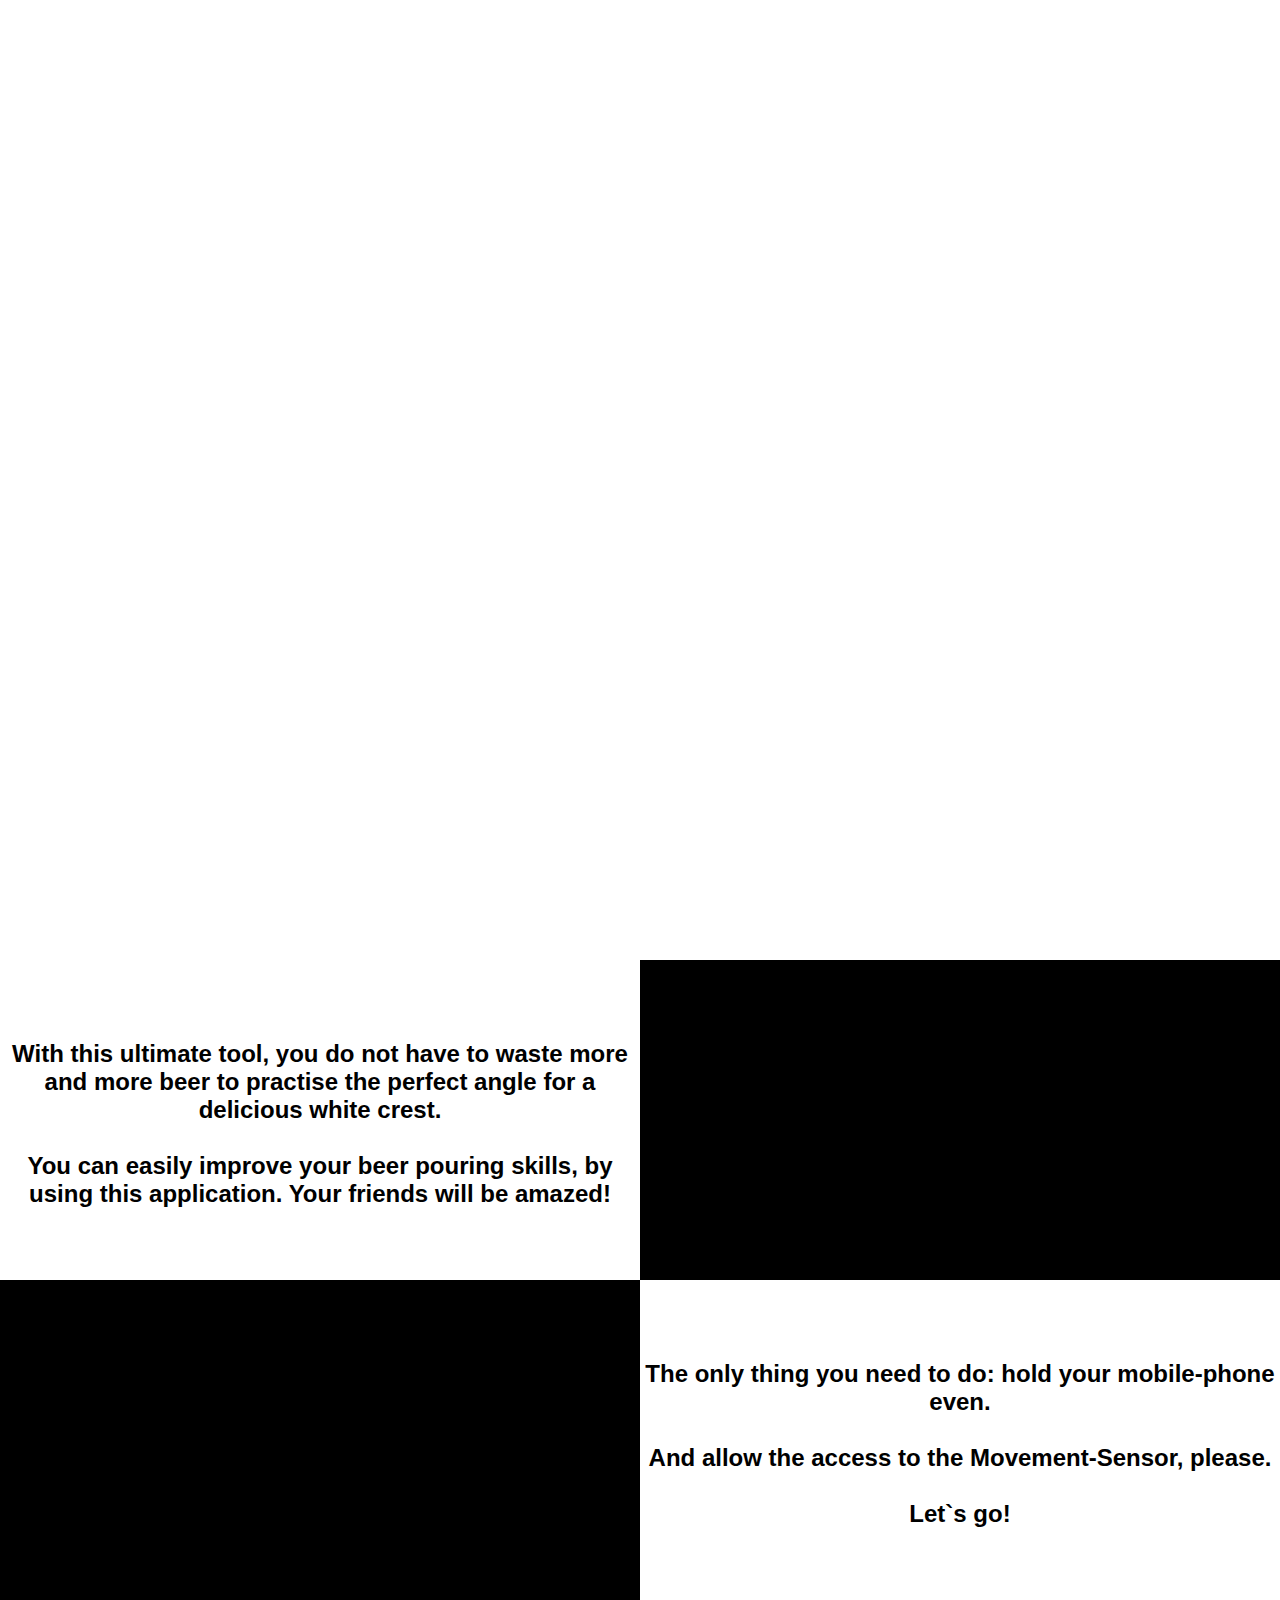
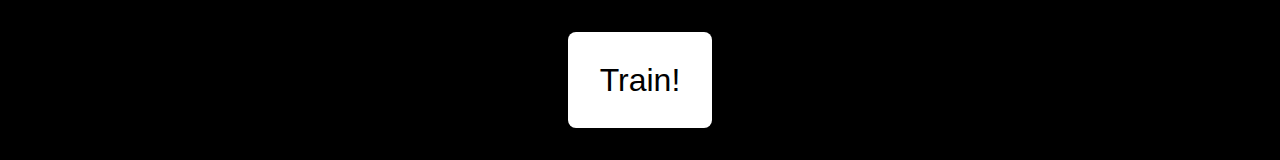
==== index.html @ d86935a0 "Add files via upload" ====
<!DOCTYPE html>
<html>
    <head>
        <link rel="stylesheet" href="startstyle.css">
        <meta name="viewport" content="width=device-width, initial-scale=1"/>
        <script src="script.js"></script>
    </head>

    <body>
        <div class="first-half">
            <h1 id="headline">
                Train your beer pouring
            </h1>
        
        </div>

        <section class="second-half">
            <div id="line1">
                <div class="Box1">
                    <h2>
                        <br>
                            With this ultimate tool, you do not have to waste more and more beer to practise the perfect angle for a delicious white crest.
                        </br>
                        <br>
                            You can easily improve your beer pouring skills, by using this application. Your friends will be amazed!
                        </br>
                    </h2>
                </div>
                <div class="Box2"></div>    
            </div>
            <div id="line2">
                <div class="Box3"></div>
                <div class="Box4">
                    <h2>
                        <br>
                            The only thing you need to do: hold your mobile-phone even.
                        </br>
                        <br>
                            And allow the access to the Movement-Sensor, please.
                        </br>
                        <br>
                            Let`s go!
                        </br>
                    </h2>    
                </div>
            </div>
        </section>

        <section class="bottomLine">
            <button>
                Train!
            </button>
        </section>
        

    </body>
</html>
---- startstyle.css ----
*{
    margin: 0;
    padding: 0;

}

h1, h2, h3 {
    text-align: center;
}


.first-half #headline{
    max-width: 120rem;
    z-index: 1;
    font-size: 10rem;
    position: absolute;
    margin-top: 20rem;
    color: white;
    font-family: 'Gill Sans', 'Gill Sans MT', Calibri, 'Trebuchet MS', sans-serif;
}

@media screen and (max-width: 60rem){
	.first-half #headline{
        font-size: 5rem;
    }
}


.first-half{
    background-image: url(images/pexels-pixabay-159291.jpg);
    background-size: cover;
    background-position: center;
    display: flex;
    max-width: 120rem;
    height: 60rem;
    text-align: center;
    justify-content: center;
}

.second-half{
    top: 60rem;
    left: 0rem;
    max-width: 120rem;

}

.second-half #line1, .second-half #line2, .bottomLine{
    display: flex;

}


.Box1, .Box2, .Box3, .Box4{
    width: 60rem;
    height: 20rem;
    flex-grow: 1;
    flex-basis: 1;
    display: flex;
    align-items: center;
    justify-content: center;
    font-family: 'Gill Sans', 'Gill Sans MT', Calibri, 'Trebuchet MS', sans-serif;
}


.Box1 h2, .Box4 h2{
    transform: translate(0%, -5%);
}

.Box2, .Box3{
    background-size: cover;
    text-align: center;
    background-color: black;
}

.Box1{
    color: black;
    text-align: center;
    background-color: white;
}

.Box2{
    background-image: url(images/pexels-nicolas-postiglioni-991970.jpg);
    background-position: top;
    float: right;
}

.Box3{
    background-image: url(images/pexels-helena-lopes-1796698.jpg);
    background-position: center;
    float: left;
}

.Box4{
    color: black;
    text-align: center;
    background-color: white;
    float: right;
}


.bottomLine{
    max-width: 120rem;
    height: 10rem;
    background-color: black;
    justify-content: center;
}


.bottomLine button{
    margin-top: 2rem;
    height: 6rem;
    font-size: xx-large;
    border-style: none;
    background-color: white;
    cursor: pointer;
    padding: 1rem 2rem;
    border-radius: .5rem;
    font-family: 'Gill Sans', 'Gill Sans MT', Calibri, 'Trebuchet MS', sans-serif;
}

.bottomLine button:active {
    background-color:white;
    transform: translateY(4px);
  }
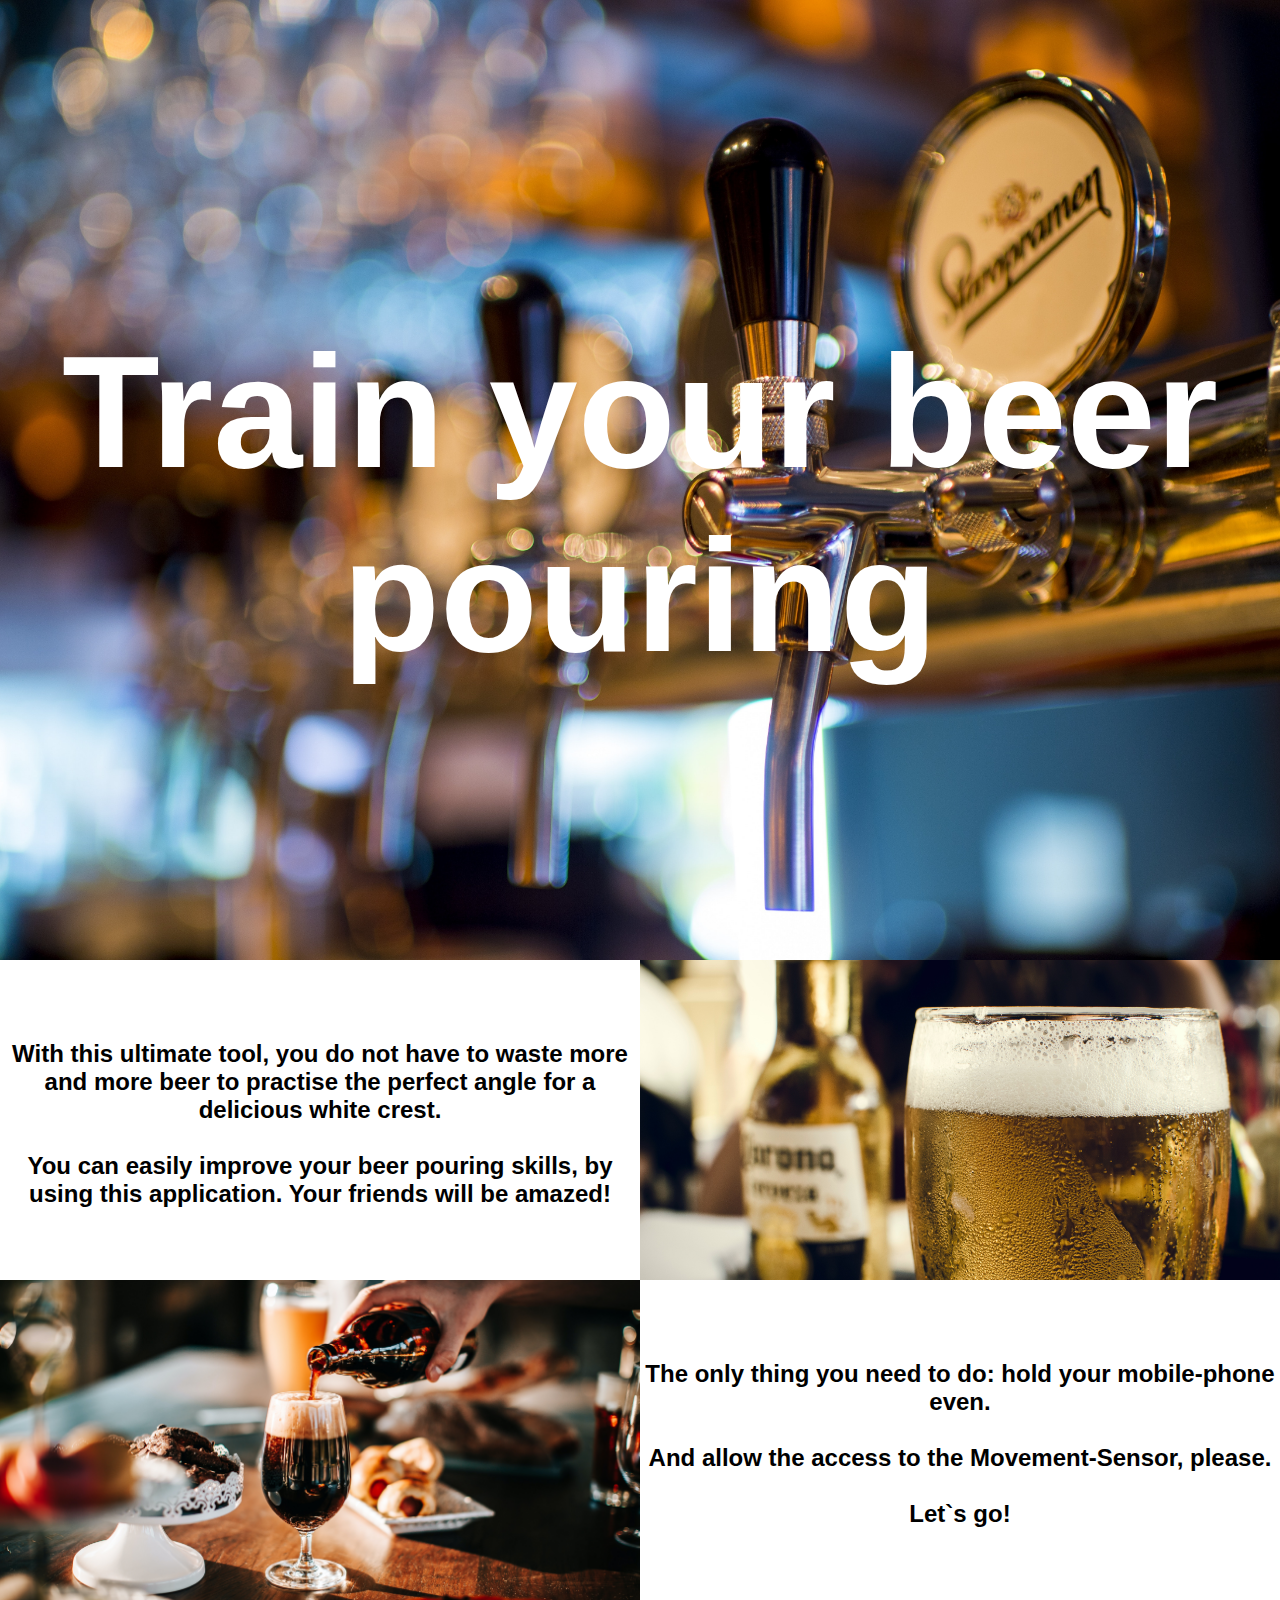
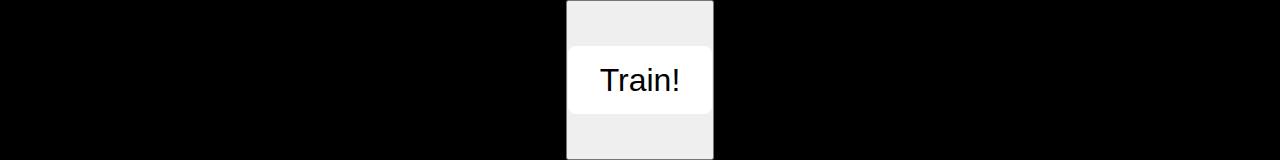
==== commit c21a68b7: "Add files via upload" ====
--- a/index.html
+++ b/index.html
@@ -1,7 +1,7 @@
 <!DOCTYPE html>
 <html>
     <head>
-        <link rel="stylesheet" href="startstyle.css">
+        <link rel="stylesheet" href="indexstyle.css">
         <meta name="viewport" content="width=device-width, initial-scale=1"/>
         <script src="script.js"></script>
     </head>
@@ -48,7 +48,7 @@
 
         <section class="bottomLine">
             <button>
-                Train!
+                <a href="application.html" class="button">Train!</a>
             </button>
         </section>
         
--- a/indexstyle.css
+++ b/indexstyle.css
@@ -0,0 +1,152 @@
+*{
+    margin: 0;
+    padding: 0;
+
+}
+
+h1, h2, h3 {
+    text-align: center;
+}
+
+
+.first-half #headline{
+    max-width: 120rem;
+    z-index: 1;
+    font-size: 10rem;
+    position: absolute;
+    margin-top: 20rem;
+    color: white;
+    font-family: 'Gill Sans', 'Gill Sans MT', Calibri, 'Trebuchet MS', sans-serif;
+}
+
+.first-half{
+    background-image: url(pexels-pixabay-159291.jpg);
+    background-size: cover;
+    background-position: center;
+    display: flex;
+    max-width: 120rem;
+    height: 60rem;
+    text-align: center;
+    justify-content: center;
+}
+
+.second-half{
+    top: 60rem;
+    left: 0rem;
+    max-width: 120rem;
+
+}
+
+.second-half #line1, .second-half #line2, .bottomLine{
+    display: flex;
+    max-width: 120rem;
+}
+
+.second-half #line1{
+    flex-direction: column;
+}
+
+.second-half #line2{
+    flex-direction: column-reverse;
+}
+
+
+.Box1, .Box2, .Box3, .Box4{
+    max-width: 60rem;
+    height: 20rem;
+    display: flex;
+    align-items: center;
+    justify-content: center;
+    font-family: 'Gill Sans', 'Gill Sans MT', Calibri, 'Trebuchet MS', sans-serif;
+}
+
+
+.Box1 h2, .Box4 h2{
+    transform: translate(0%, -5%);
+}
+
+.Box2, .Box3{
+    background-size: cover;
+    text-align: center;
+    background-color: black;
+}
+
+.Box1{
+    color: black;
+    text-align: center;
+    background-color: white;
+}
+
+.Box2{
+    background-image: url(pexels-nicolas-postiglioni-991970.jpg);
+    background-position: top;
+    float: right;
+}
+
+.Box3{
+    background-image: url(pexels-helena-lopes-1796698.jpg);
+    background-position: center;
+    float: left;
+}
+
+.Box4{
+    color: black;
+    text-align: center;
+    background-color: white;
+    float: right;
+}
+
+
+.bottomLine{
+    max-width: 120rem;
+    height: 10rem;
+    background-color: black;
+    justify-content: center;
+}
+
+
+.bottomLine .button{
+    margin-top: 2rem;
+    color:black;
+    height: 6rem;
+    font-size: xx-large;
+    border-style: none;
+    background-color: white;
+    cursor: pointer;
+    padding: 1rem 2rem;
+    border-radius: .5rem;
+    font-family: 'Gill Sans', 'Gill Sans MT', Calibri, 'Trebuchet MS', sans-serif;
+    text-decoration: none;
+}
+
+.bottomLine .button:active {
+    background-color:white;
+    transform: translateY(4px);
+  }
+
+
+@media screen and (max-width: 60rem){
+	.first-half #headline{
+        font-size: 5rem;
+    }
+}
+
+@media screen and (min-width: 50rem){
+    
+    .Box1, .Box2, .Box3, .Box4{
+    width: 60rem;
+    height: 20rem;
+    display: flex;
+    align-items: center;
+    justify-content: center;
+    font-family: 'Gill Sans', 'Gill Sans MT', Calibri, 'Trebuchet MS', sans-serif;
+}
+
+.second-half #line1, .second-half #line2{
+    display: flex;
+    max-width: 120rem;
+    flex-direction: row;
+}
+    
+    
+}
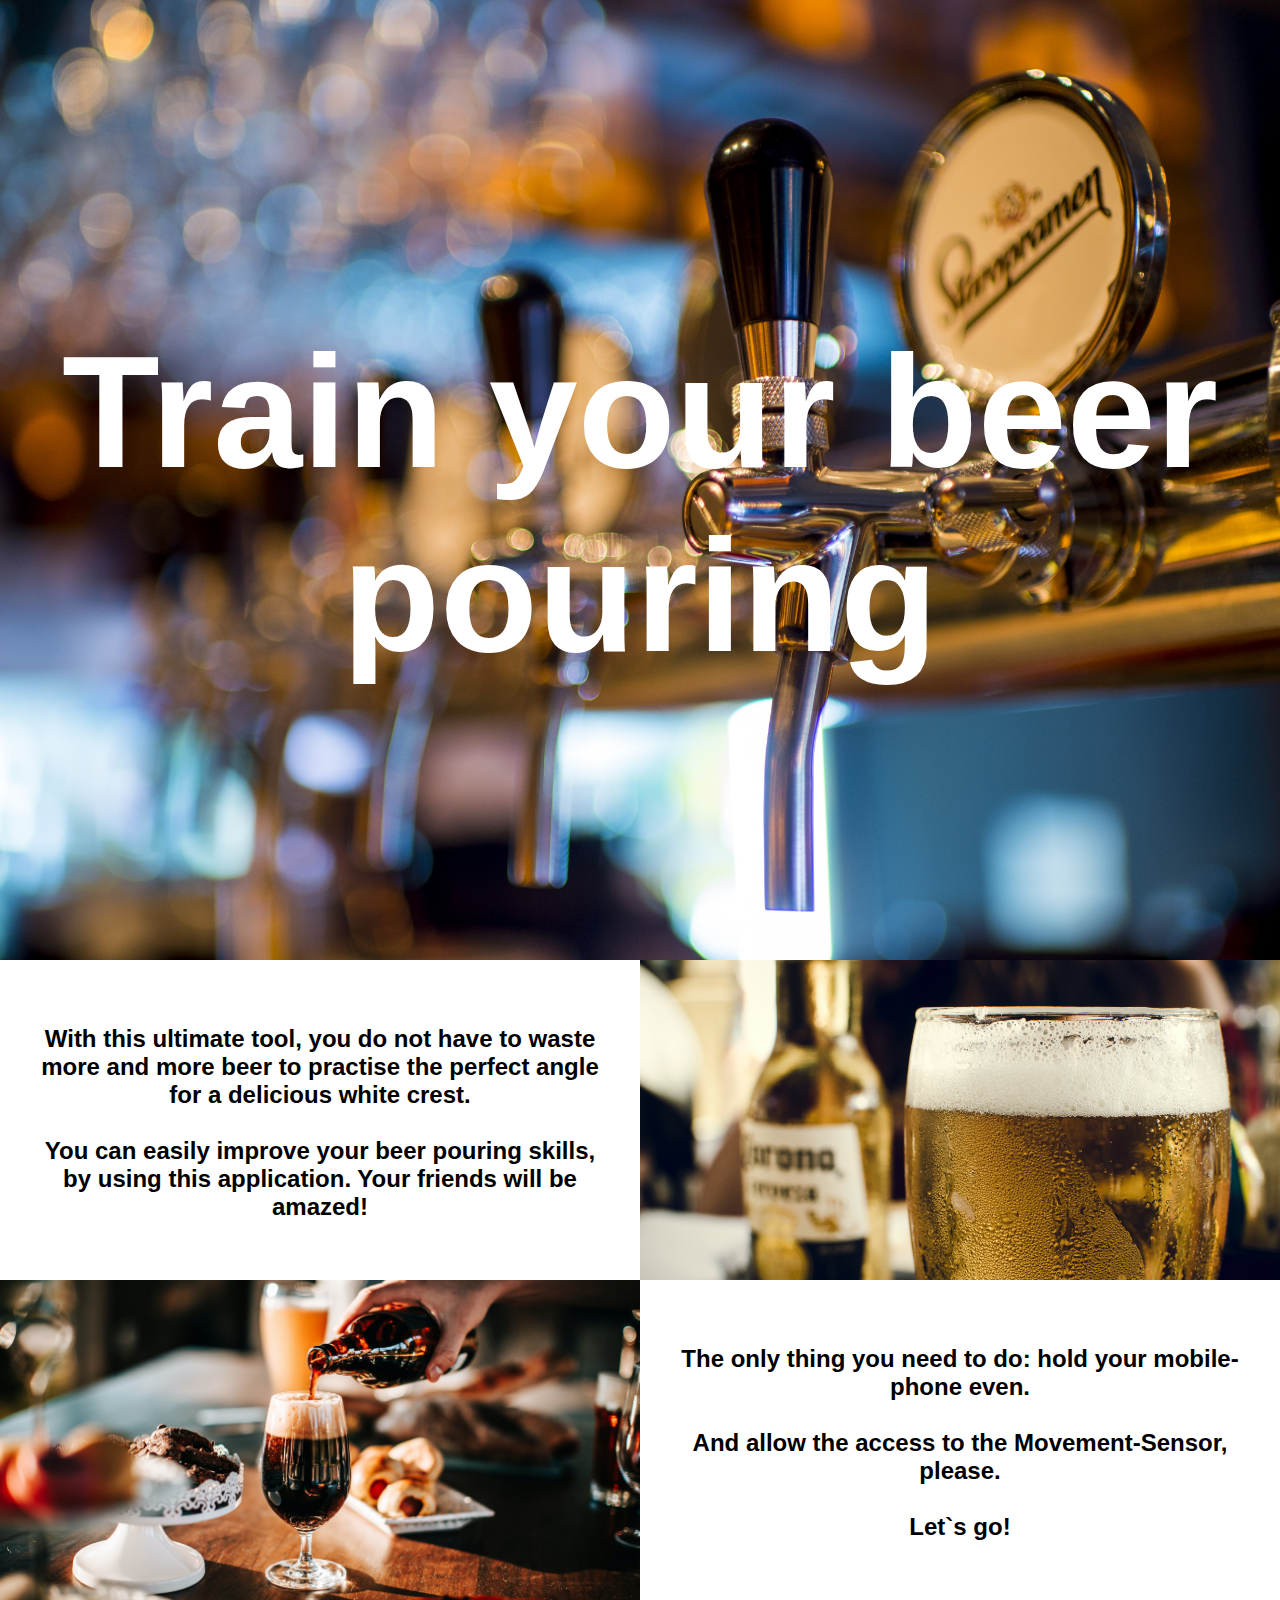
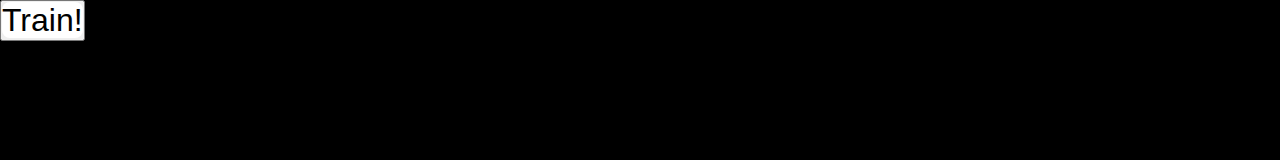
==== commit 0fdbf791: "first test" ====
--- a/index.html
+++ b/index.html
@@ -3,7 +3,6 @@
     <head>
         <link rel="stylesheet" href="indexstyle.css">
         <meta name="viewport" content="width=device-width, initial-scale=1"/>
-        <script src="script.js"></script>
     </head>
 
     <body>
@@ -47,9 +46,12 @@
         </section>
 
         <section class="bottomLine">
-            <button>
-                <a href="application.html" class="button">Train!</a>
-            </button>
+            <div class="buttonBox">
+                <button>
+                    <a href="application.html" class="button">Train!</a>
+                </button>
+            </div>
+            
         </section>
         
 
--- a/indexstyle.css
+++ b/indexstyle.css
@@ -37,7 +37,7 @@
 
 }
 
-.second-half #line1, .second-half #line2, .bottomLine{
+.second-half #line1, .second-half #line2 {
     display: flex;
     max-width: 120rem;
 }
@@ -63,6 +63,7 @@
 
 .Box1 h2, .Box4 h2{
     transform: translate(0%, -5%);
+    margin: 2rem;
 }
 
 .Box2, .Box3{
@@ -104,20 +105,21 @@
     justify-content: center;
 }
 
-
 .bottomLine .button{
-    margin-top: 2rem;
-    color:black;
-    height: 6rem;
     font-size: xx-large;
-    border-style: none;
-    background-color: white;
+    color: black;
     cursor: pointer;
-    padding: 1rem 2rem;
     border-radius: .5rem;
     font-family: 'Gill Sans', 'Gill Sans MT', Calibri, 'Trebuchet MS', sans-serif;
     text-decoration: none;
+
+    border-style: none;
+    background-color: white;
 }
+
+/* 
+.bottomLine .button{
+} */
 
 .bottomLine .button:active {
     background-color:white;
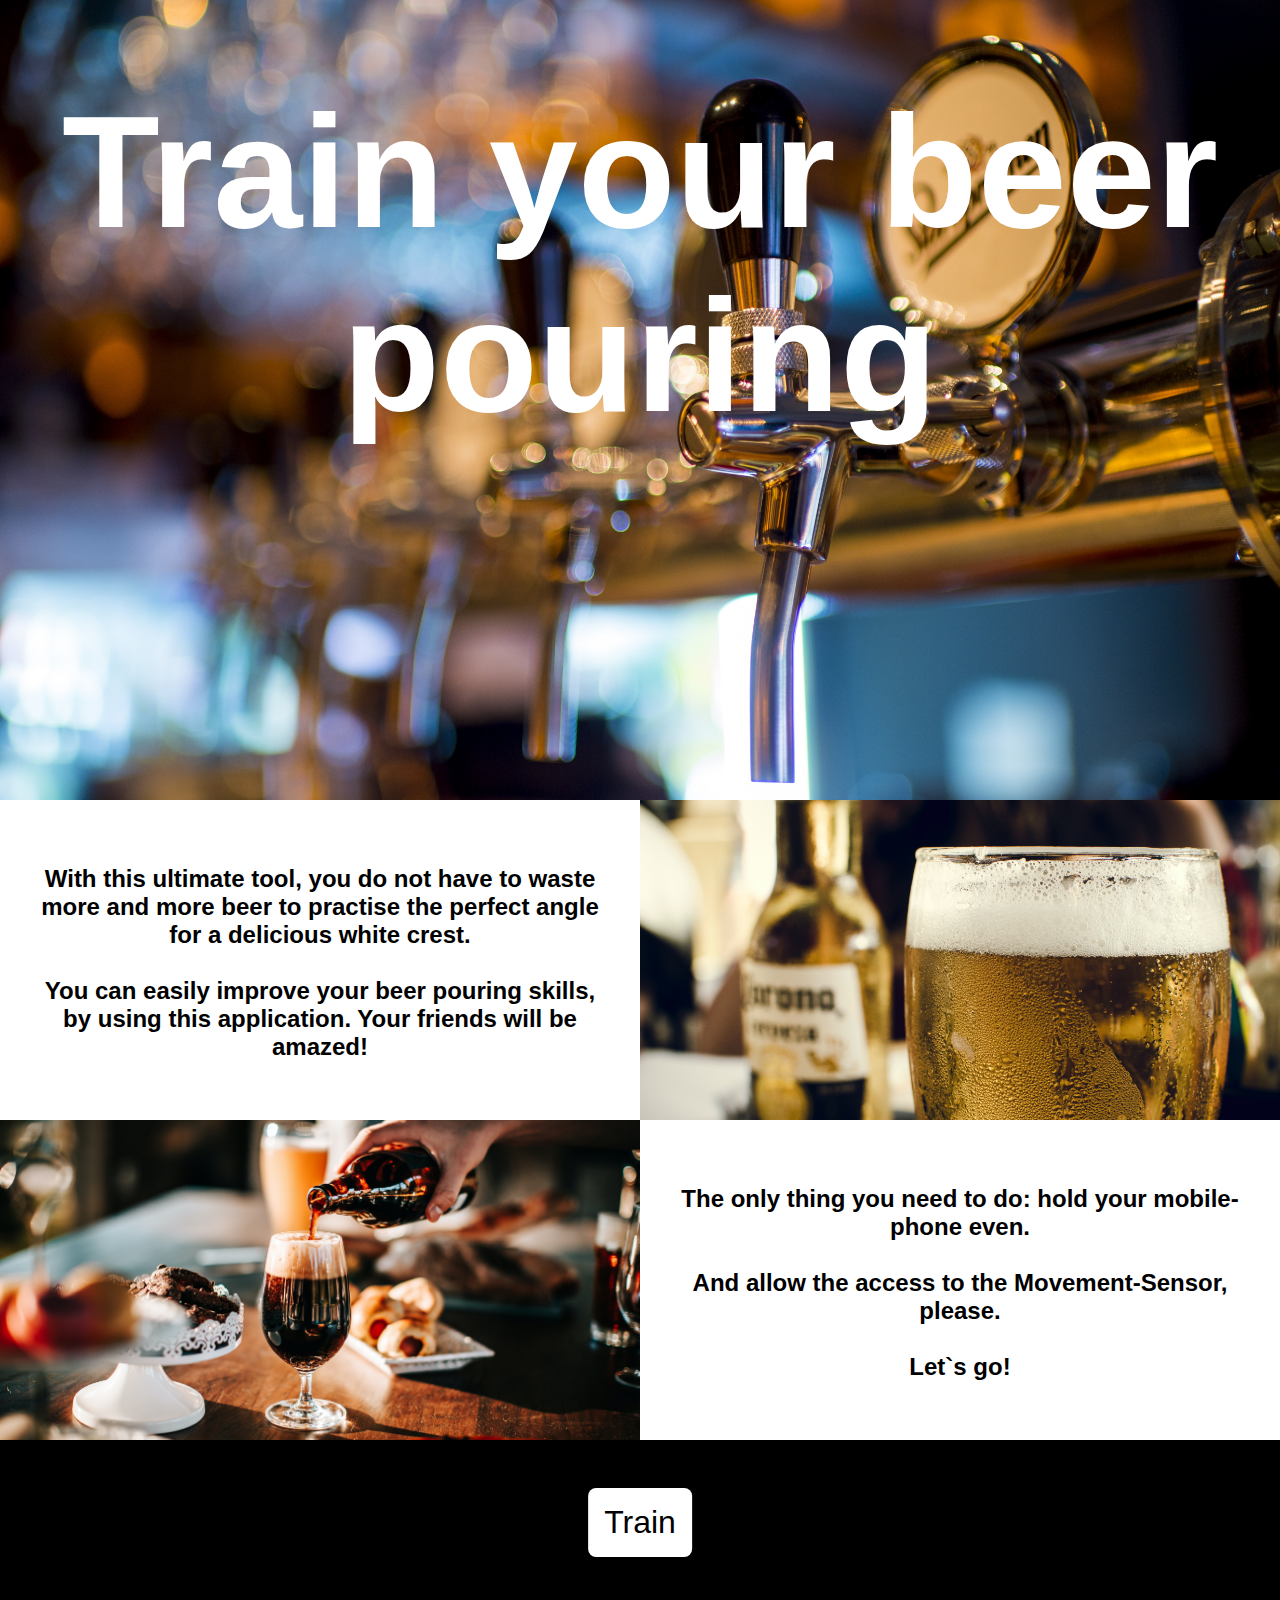
==== commit d7cd4bd0: "updated buttons, with arrays and zindex" ====
--- a/index.html
+++ b/index.html
@@ -47,9 +47,7 @@
 
         <section class="bottomLine">
             <div class="buttonBox">
-                <button>
-                    <a href="application.html" class="button">Train!</a>
-                </button>
+                <a href="application.html" class="btn1">Train</a>
             </div>
             
         </section>
--- a/indexstyle.css
+++ b/indexstyle.css
@@ -14,7 +14,7 @@
     z-index: 1;
     font-size: 10rem;
     position: absolute;
-    margin-top: 20rem;
+    margin-top: 5rem;
     color: white;
     font-family: 'Gill Sans', 'Gill Sans MT', Calibri, 'Trebuchet MS', sans-serif;
 }
@@ -25,7 +25,7 @@
     background-position: center;
     display: flex;
     max-width: 120rem;
-    height: 60rem;
+    height: 50rem;
     text-align: center;
     justify-content: center;
 }
@@ -99,31 +99,33 @@
 
 
 .bottomLine{
+    position: relative;
     max-width: 120rem;
     height: 10rem;
     background-color: black;
-    justify-content: center;
+    text-align: center;
 }
 
-.bottomLine .button{
+.bottomLine .btn1{
+    position: absolute;
+    padding: 1rem;
+    top: 3rem;
+    transform: translate(-50%, 0%);
+    align-items: center;
     font-size: xx-large;
     color: black;
     cursor: pointer;
     border-radius: .5rem;
     font-family: 'Gill Sans', 'Gill Sans MT', Calibri, 'Trebuchet MS', sans-serif;
     text-decoration: none;
-
+    background-color: rgb(255, 255, 255);
     border-style: none;
-    background-color: white;
 }
 
-/* 
-.bottomLine .button{
-} */
 
-.bottomLine .button:active {
+.bottomLine .btn1:active {
     background-color:white;
-    transform: translateY(4px);
+    transform: translate(-50%, 5%);
   }
 
 
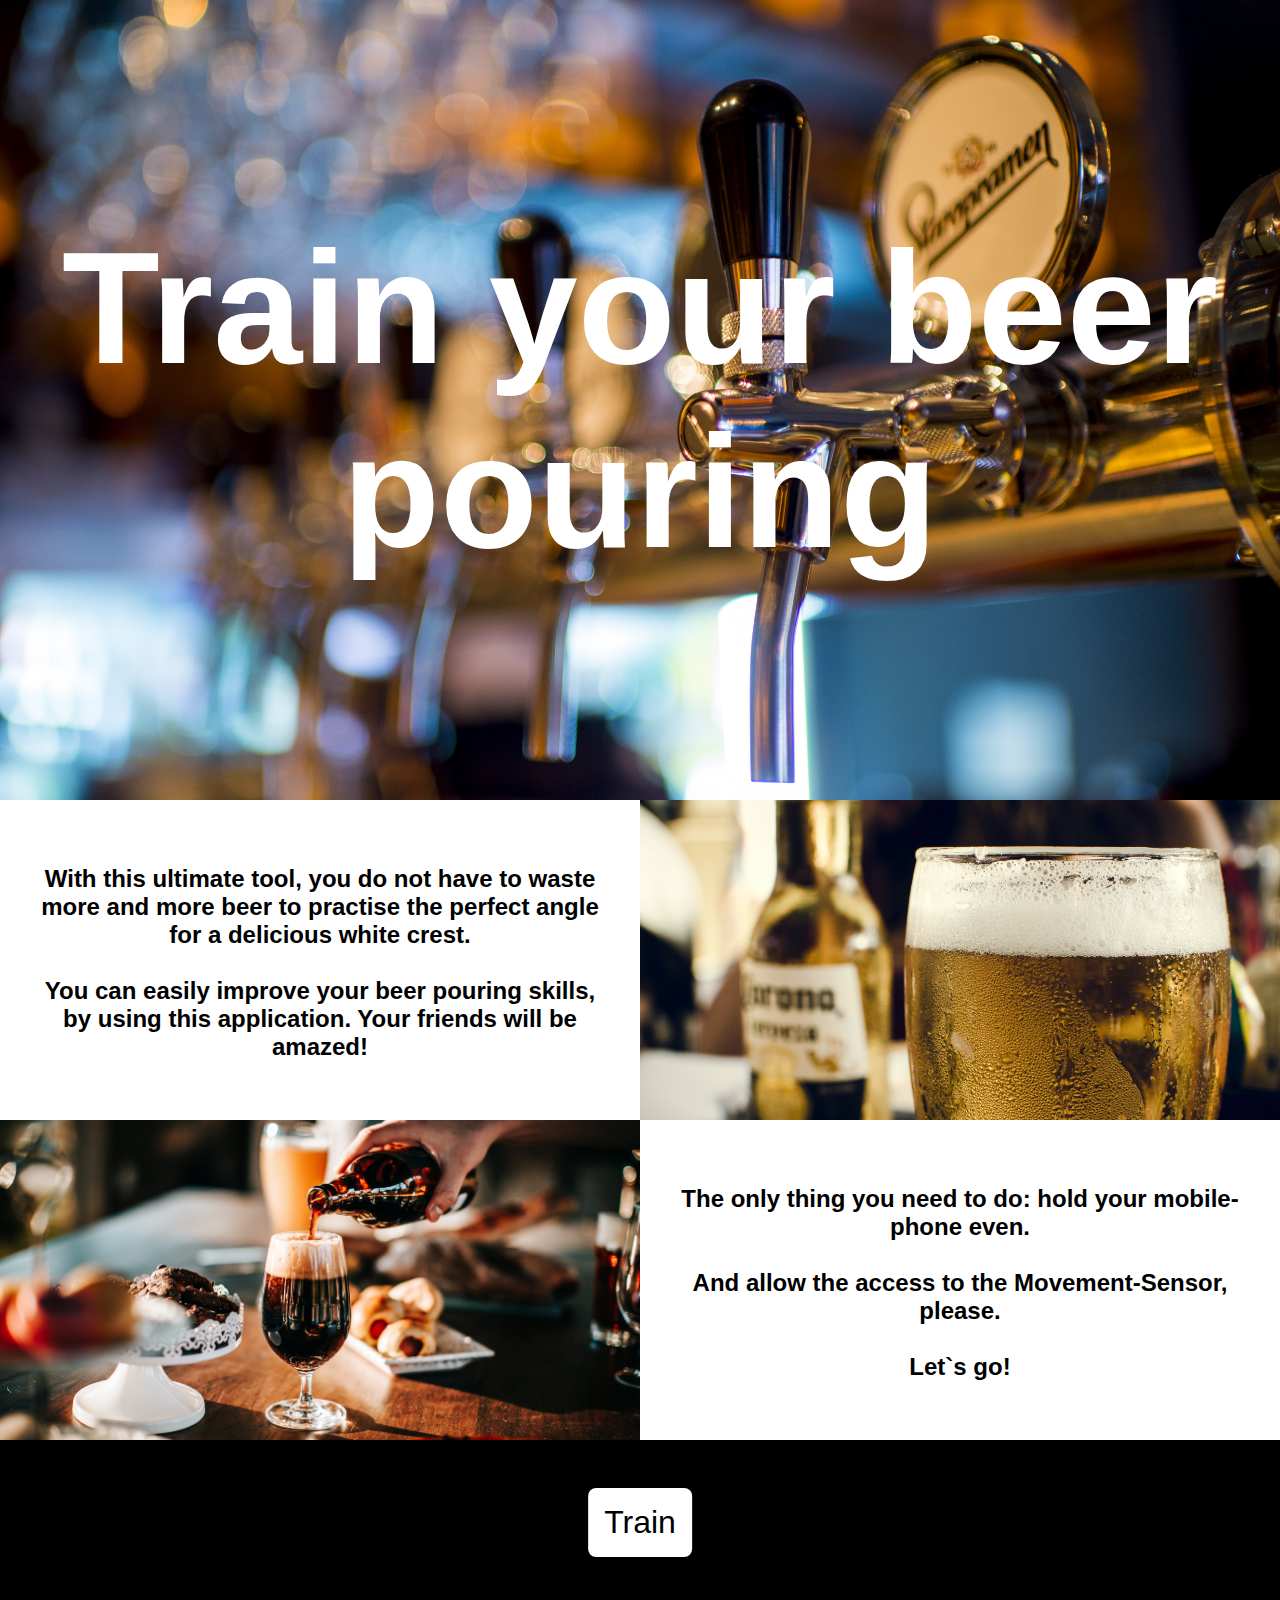
==== commit 8168ca2d: "new style method" ====
--- a/index.html
+++ b/index.html
@@ -1,8 +1,13 @@
 <!DOCTYPE html>
-<html>
+
+
+<html lang="de">
     <head>
         <link rel="stylesheet" href="indexstyle.css">
         <meta name="viewport" content="width=device-width, initial-scale=1"/>
+        <title>Beer pouring training</title>
+        <meta name="description" content="Website um das Biereinschenken zu trainieren">
+        <meta name="keywords" content="HTML, CSS, Javascript">
     </head>
 
     <body>
--- a/indexstyle.css
+++ b/indexstyle.css
@@ -14,7 +14,6 @@
     z-index: 1;
     font-size: 10rem;
     position: absolute;
-    margin-top: 5rem;
     color: white;
     font-family: 'Gill Sans', 'Gill Sans MT', Calibri, 'Trebuchet MS', sans-serif;
 }
@@ -28,6 +27,7 @@
     height: 50rem;
     text-align: center;
     justify-content: center;
+    align-items: center;
 }
 
 .second-half{
@@ -53,7 +53,7 @@
 
 .Box1, .Box2, .Box3, .Box4{
     max-width: 60rem;
-    height: 20rem;
+    height: 45rem;
     display: flex;
     align-items: center;
     justify-content: center;
@@ -61,7 +61,7 @@
 }
 
 
-.Box1 h2, .Box4 h2{
+.Box1 h2, .Box4 h2{ 
     transform: translate(0%, -5%);
     margin: 2rem;
 }
@@ -133,6 +133,12 @@
 	.first-half #headline{
         font-size: 5rem;
     }
+
+    .Box1, .Box2, .Box3, .Box4{
+        height: 20rem;
+        display: flex;
+    }
+
 }
 
 @media screen and (min-width: 50rem){
@@ -141,9 +147,6 @@
     width: 60rem;
     height: 20rem;
     display: flex;
-    align-items: center;
-    justify-content: center;
-    font-family: 'Gill Sans', 'Gill Sans MT', Calibri, 'Trebuchet MS', sans-serif;
 }
 
 .second-half #line1, .second-half #line2{
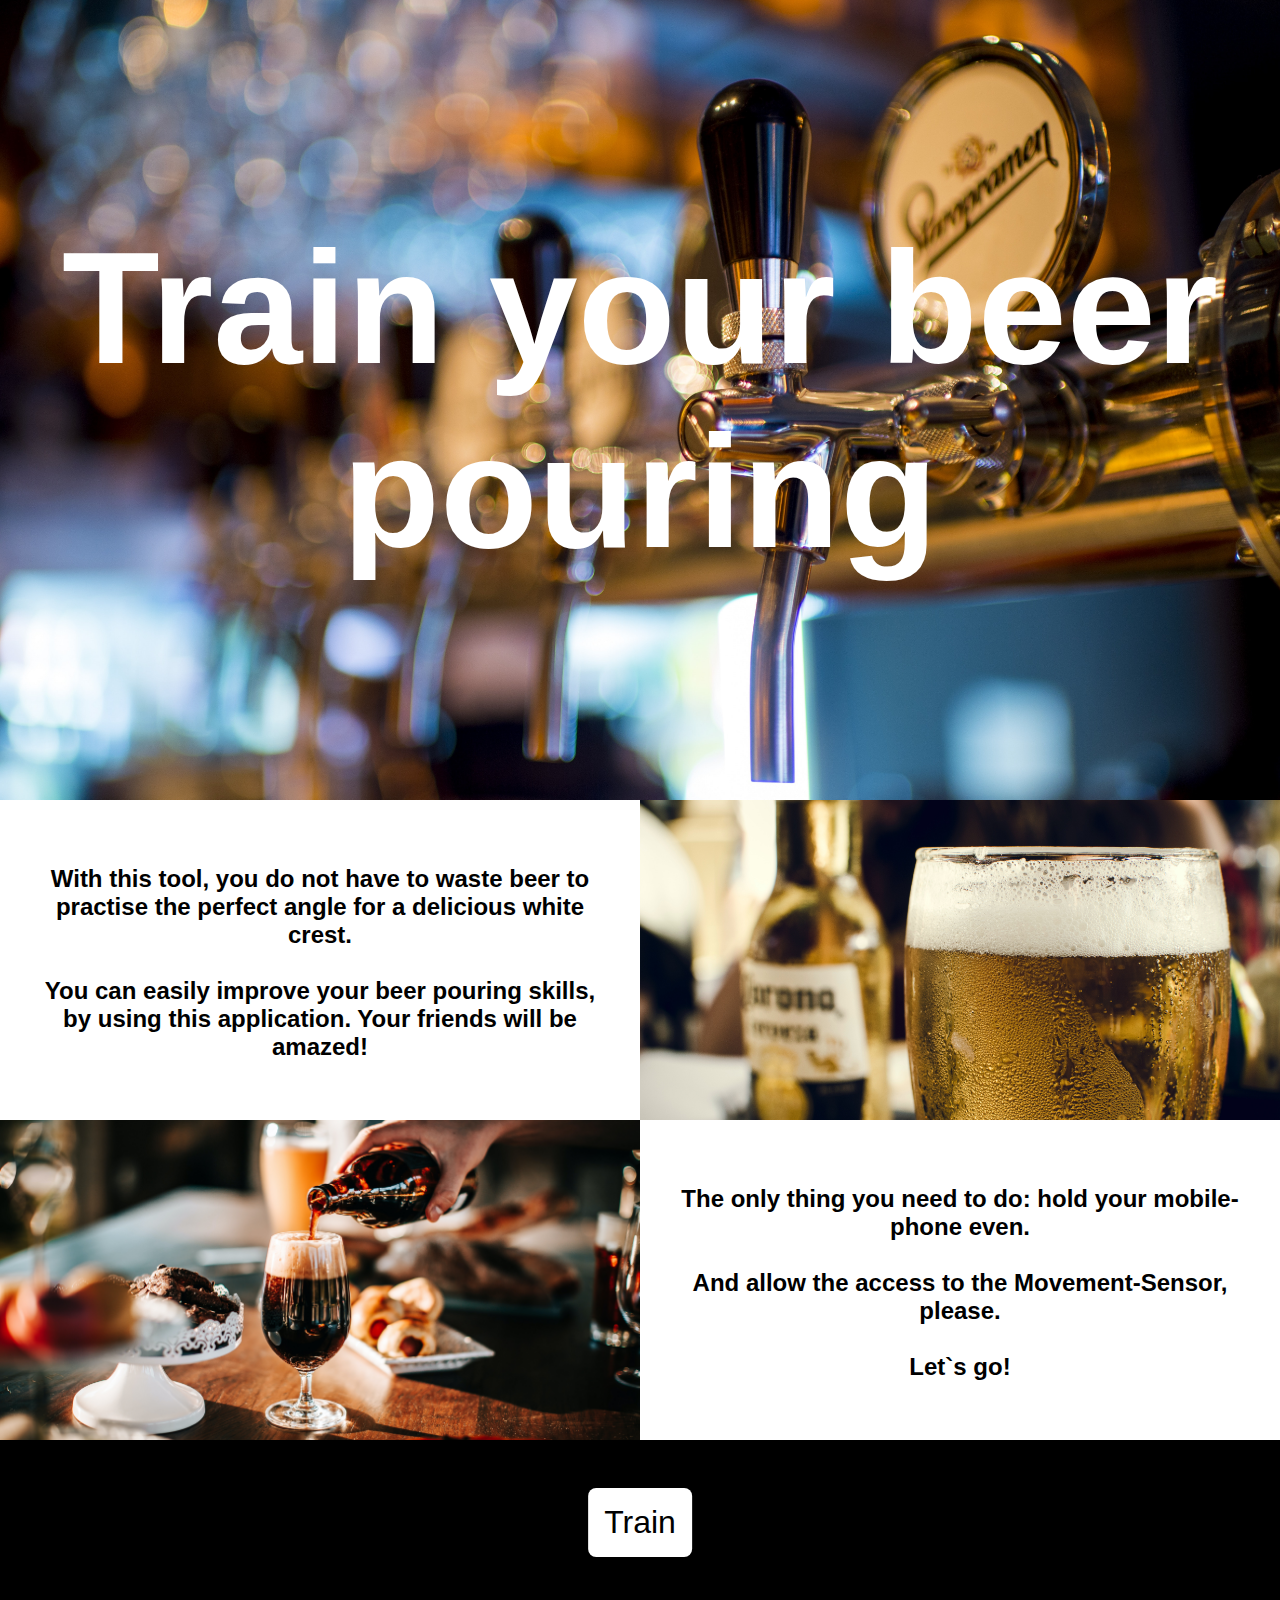
==== commit d6a23e5a: "less text" ====
--- a/index.html
+++ b/index.html
@@ -23,7 +23,7 @@
                 <div class="Box1">
                     <h2>
                         <br>
-                            With this ultimate tool, you do not have to waste more and more beer to practise the perfect angle for a delicious white crest.
+                            With this tool, you do not have to waste beer to practise the perfect angle for a delicious white crest.
                         </br>
                         <br>
                             You can easily improve your beer pouring skills, by using this application. Your friends will be amazed!
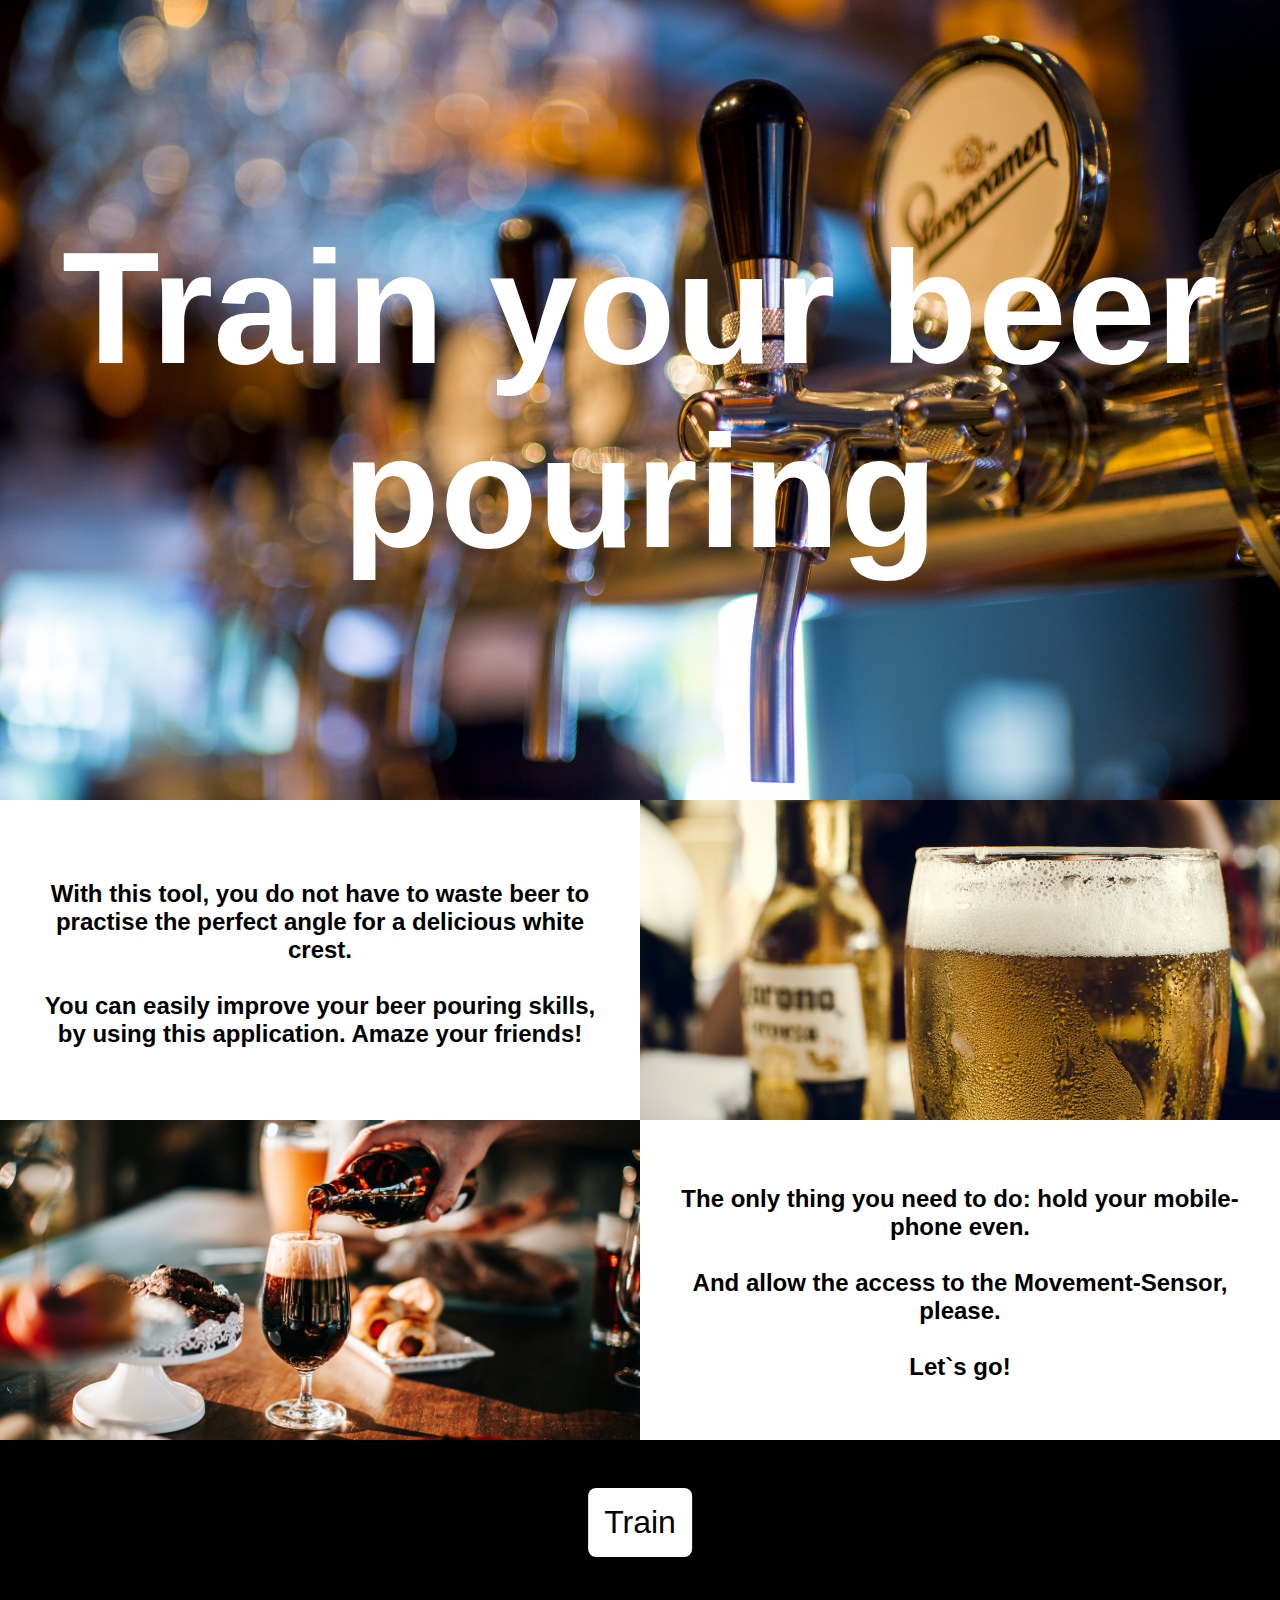
==== commit 1806c593: "Amaze" ====
--- a/index.html
+++ b/index.html
@@ -26,7 +26,7 @@
                             With this tool, you do not have to waste beer to practise the perfect angle for a delicious white crest.
                         </br>
                         <br>
-                            You can easily improve your beer pouring skills, by using this application. Your friends will be amazed!
+                            You can easily improve your beer pouring skills, by using this application. Amaze your friends!
                         </br>
                     </h2>
                 </div>
